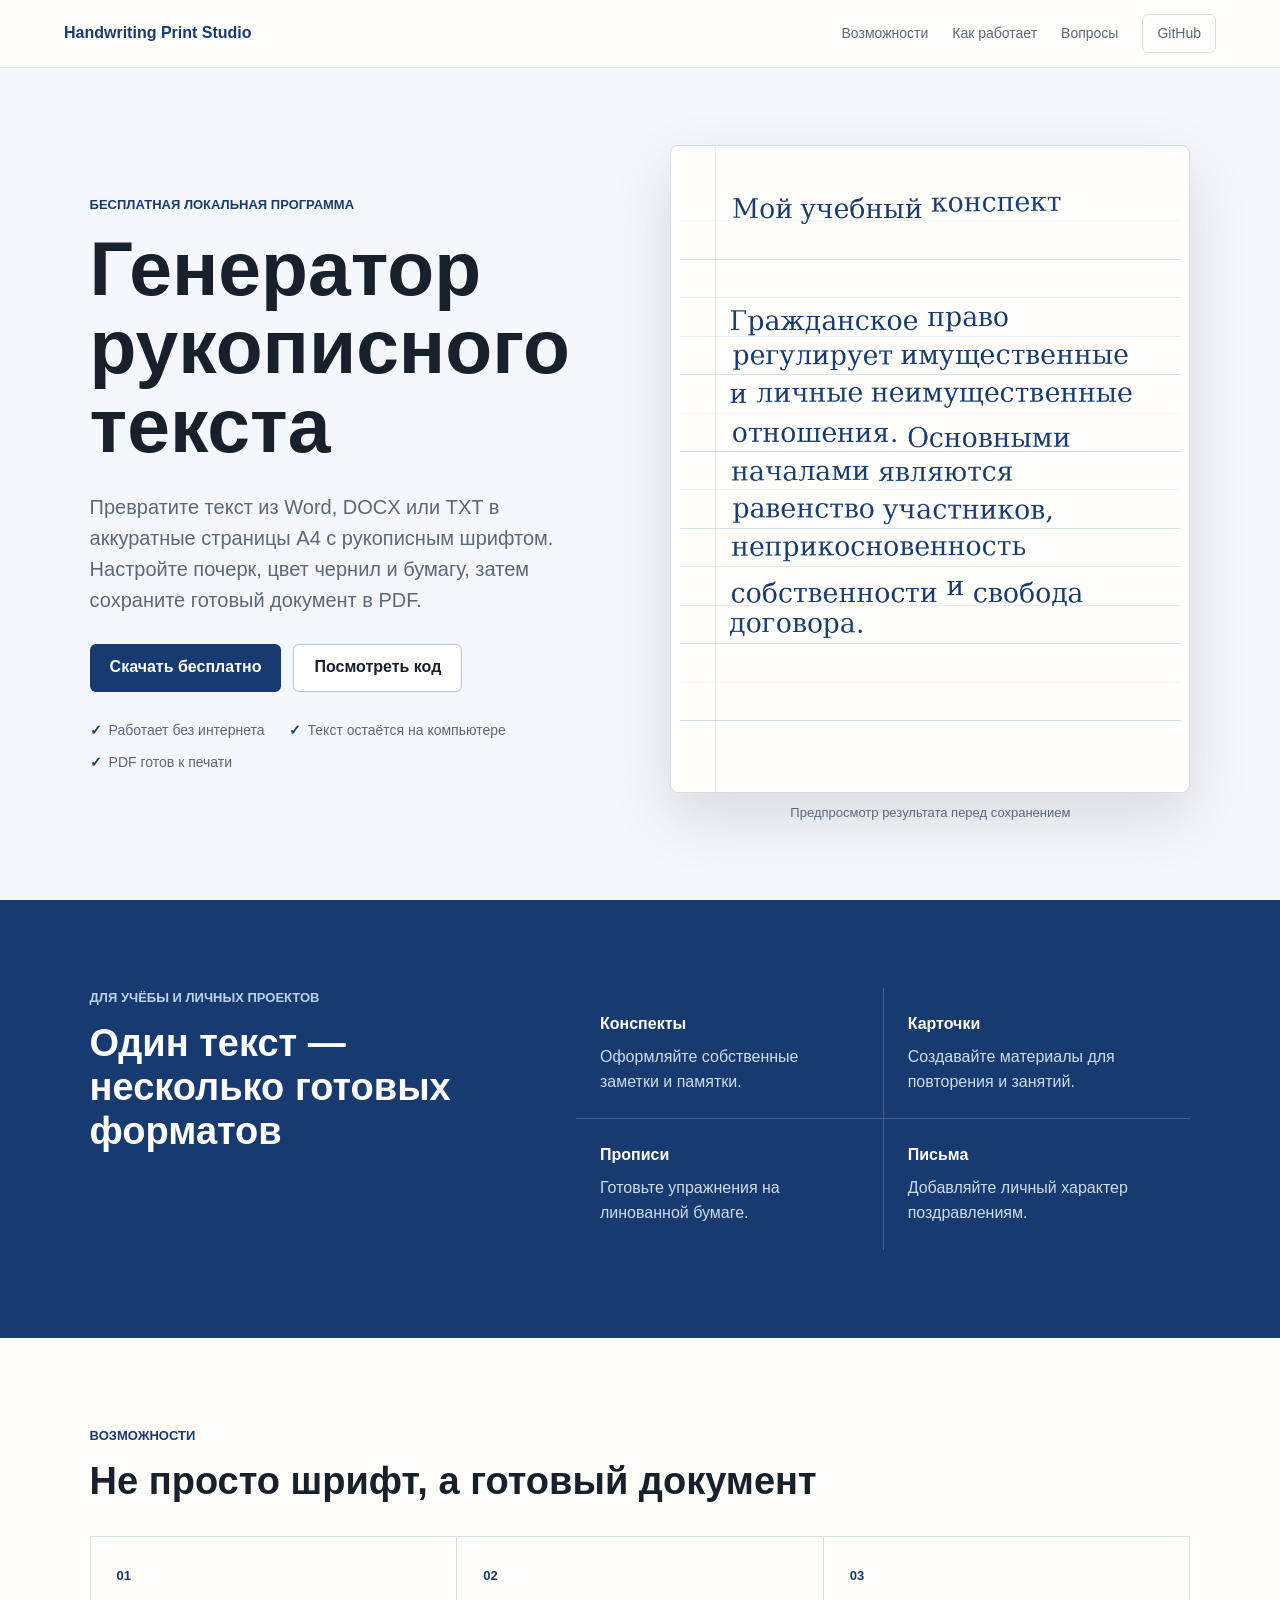
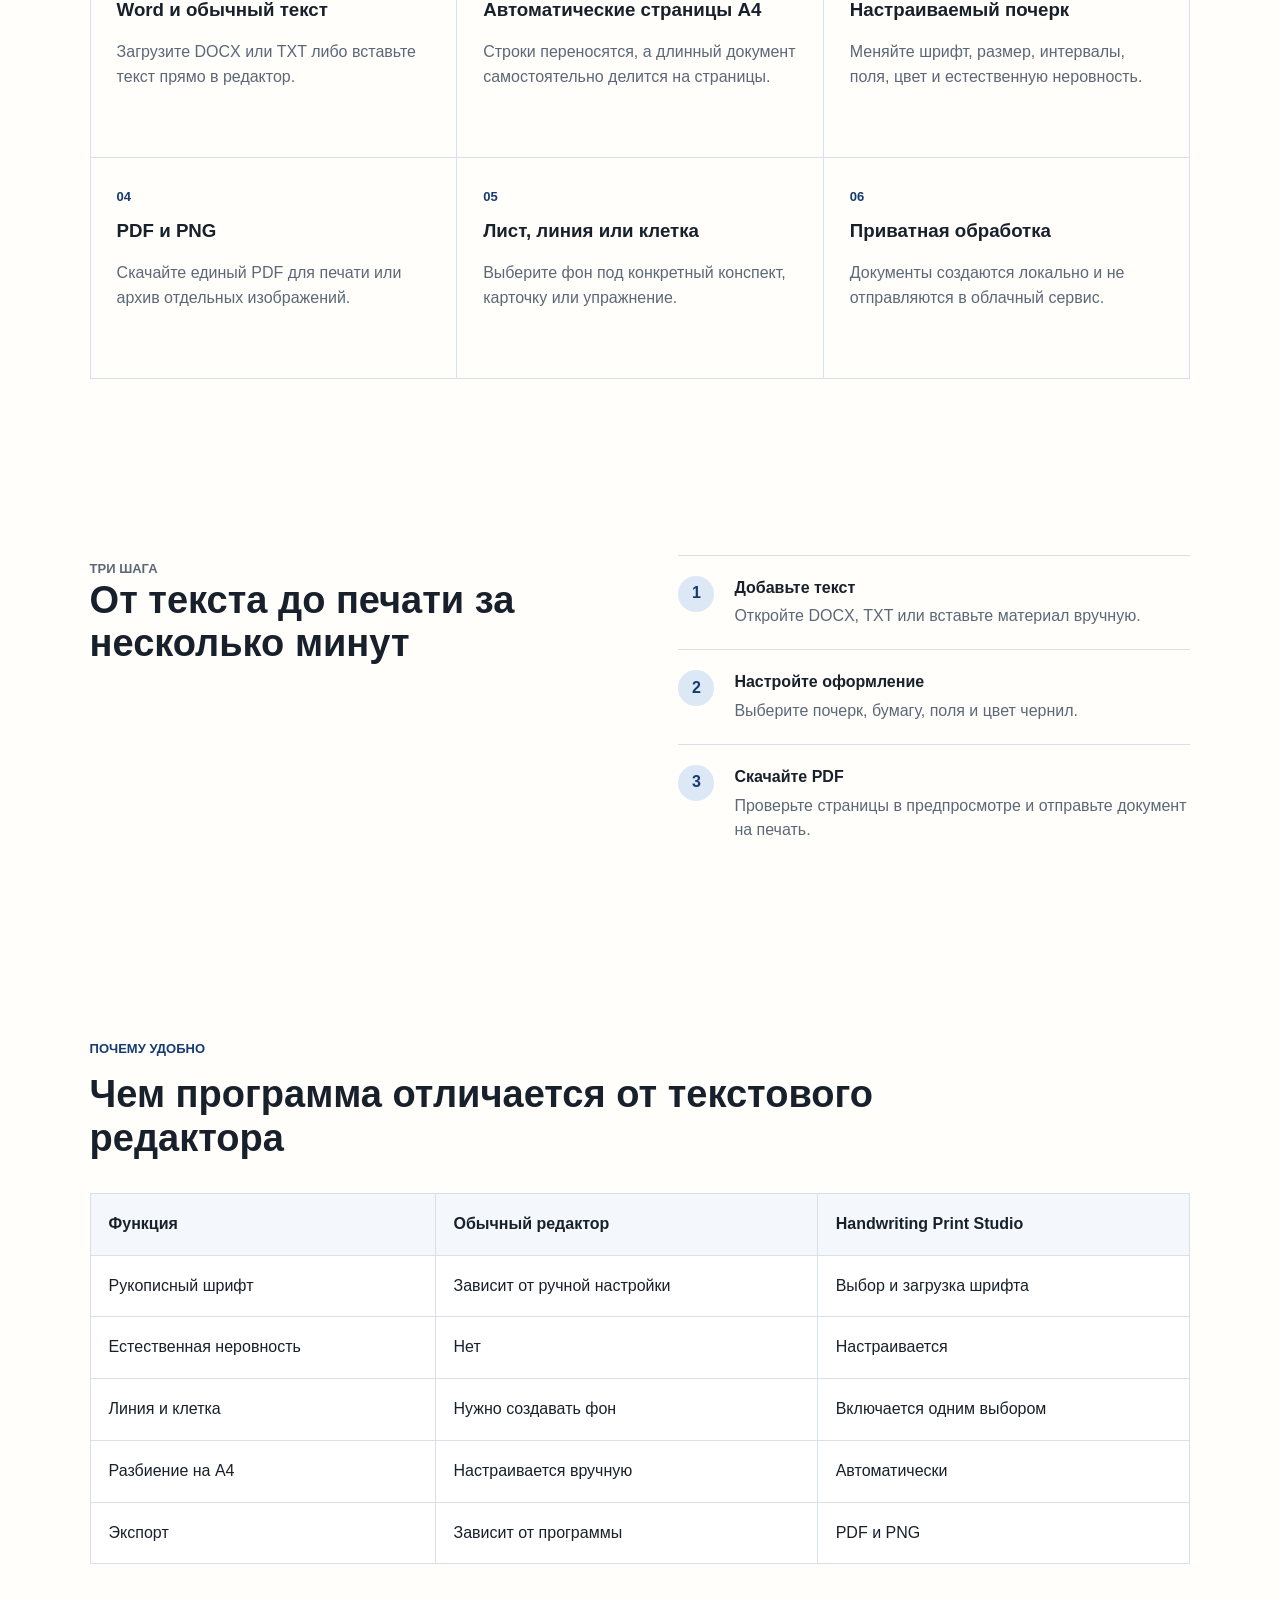
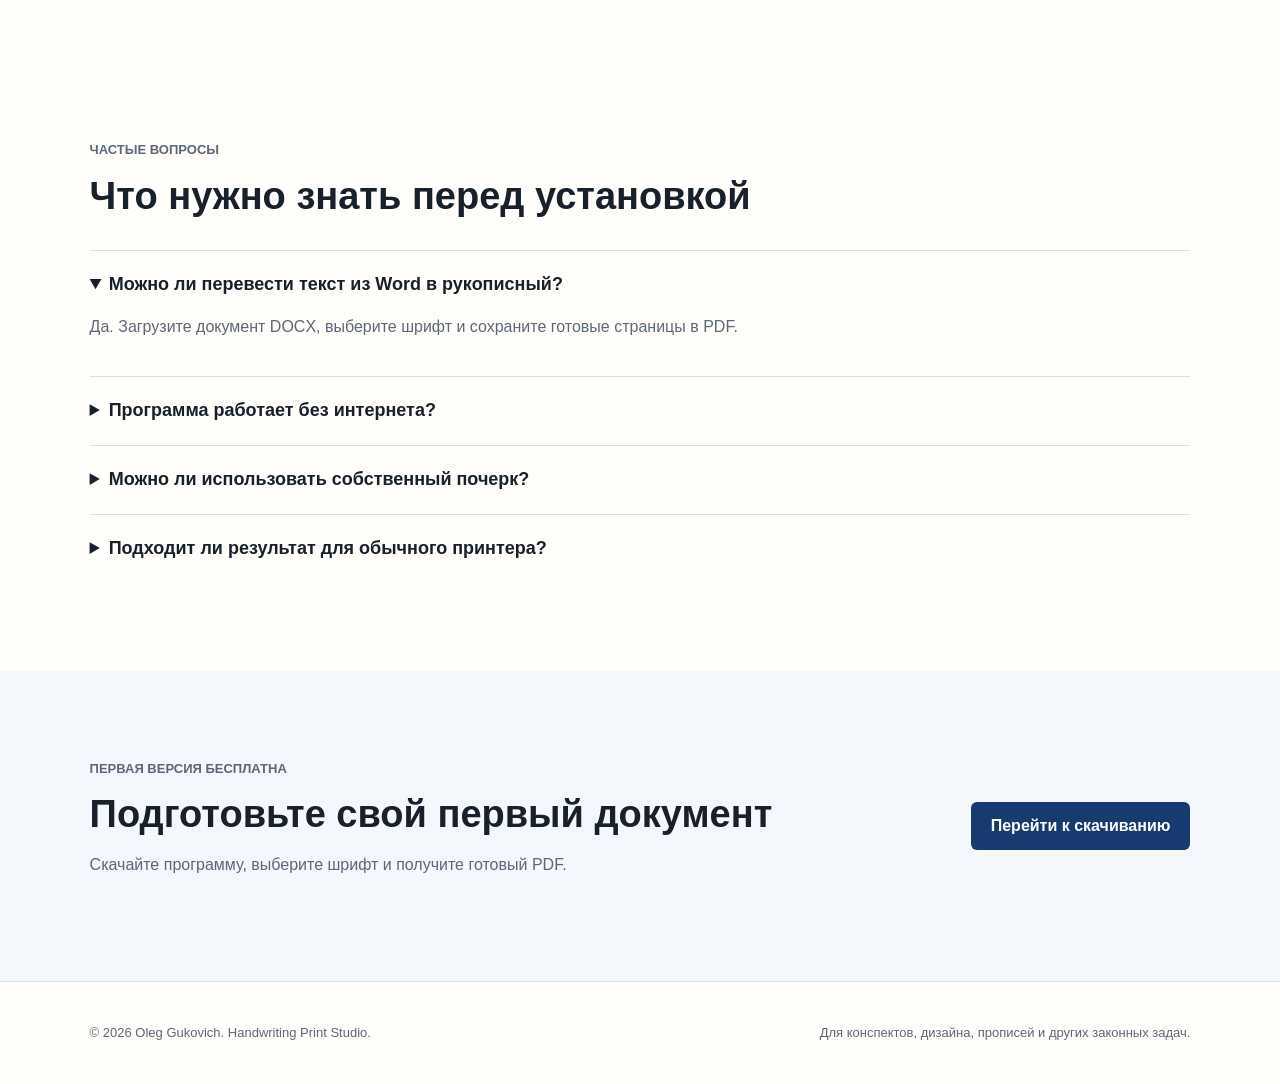
==== docs/index.html @ e70304f6 "Первая версия Handwriting Print Studio" ====
<!doctype html>
<html lang="ru">
<head>
  <meta charset="utf-8">
  <meta name="viewport" content="width=device-width, initial-scale=1">
  <title>Генератор рукописного текста в PDF | Handwriting Print Studio</title>
  <meta name="description" content="Программа превращает текст из Word, DOCX и TXT в страницы A4 с рукописным шрифтом. Предпросмотр, настройка почерка, экспорт PDF и PNG для печати.">
  <meta name="robots" content="index,follow,max-image-preview:large">
  <meta name="author" content="Oleg Gukovich">
  <meta name="theme-color" content="#f4f7fb">
  <link rel="canonical" href="https://OlegOg777.github.io/handwriting-print-studio/">
  <meta property="og:type" content="website">
  <meta property="og:locale" content="ru_RU">
  <meta property="og:title" content="Handwriting Print Studio — генератор рукописного текста">
  <meta property="og:description" content="Создавайте конспекты, карточки, письма и страницы A4 в рукописном стиле. Экспортируйте результат в PDF или PNG.">
  <meta property="og:url" content="https://OlegOg777.github.io/handwriting-print-studio/">
  <meta property="og:image" content="https://OlegOg777.github.io/handwriting-print-studio/assets/preview.png">
  <meta name="twitter:card" content="summary_large_image">
  <link rel="stylesheet" href="assets/styles.css">
  <script type="application/ld+json">
  {
    "@context": "https://schema.org",
    "@type": "SoftwareApplication",
    "name": "Handwriting Print Studio",
    "applicationCategory": "DesignApplication",
    "operatingSystem": "macOS, Windows, Linux",
    "description": "Локальный генератор рукописного текста с экспортом страниц A4 в PDF и PNG.",
    "softwareVersion": "0.1.0",
    "isAccessibleForFree": true,
    "license": "https://opensource.org/license/mit",
    "author": {
      "@type": "Person",
      "name": "Oleg Gukovich"
    },
    "downloadUrl": "https://github.com/OlegOg777/handwriting-print-studio/releases",
    "codeRepository": "https://github.com/OlegOg777/handwriting-print-studio"
  }
  </script>
</head>
<body>
  <header class="site-header">
    <a class="brand" href="#top">Handwriting Print Studio</a>
    <nav aria-label="Основная навигация">
      <a href="#features">Возможности</a>
      <a href="#how">Как работает</a>
      <a href="#faq">Вопросы</a>
      <a class="header-button" href="https://github.com/OlegOg777/handwriting-print-studio">GitHub</a>
    </nav>
  </header>

  <main id="top">
    <section class="hero">
      <div class="hero-copy">
        <p class="eyebrow">Бесплатная локальная программа</p>
        <h1>Генератор рукописного текста</h1>
        <p class="lead">
          Превратите текст из Word, DOCX или TXT в аккуратные страницы A4
          с рукописным шрифтом. Настройте почерк, цвет чернил и бумагу,
          затем сохраните готовый документ в PDF.
        </p>
        <div class="actions">
          <a class="primary-button" href="https://github.com/OlegOg777/handwriting-print-studio/releases">Скачать бесплатно</a>
          <a class="secondary-button" href="https://github.com/OlegOg777/handwriting-print-studio">Посмотреть код</a>
        </div>
        <ul class="trust-list" aria-label="Преимущества">
          <li>Работает без интернета</li>
          <li>Текст остаётся на компьютере</li>
          <li>PDF готов к печати</li>
        </ul>
      </div>
      <figure class="product-preview">
        <img src="assets/preview.png" alt="Страница A4 с текстом в рукописном стиле, созданная в Handwriting Print Studio" width="720" height="920">
        <figcaption>Предпросмотр результата перед сохранением</figcaption>
      </figure>
    </section>

    <section class="audience band">
      <div>
        <p class="eyebrow">Для учёбы и личных проектов</p>
        <h2>Один текст — несколько готовых форматов</h2>
      </div>
      <div class="audience-grid">
        <article><strong>Конспекты</strong><span>Оформляйте собственные заметки и памятки.</span></article>
        <article><strong>Карточки</strong><span>Создавайте материалы для повторения и занятий.</span></article>
        <article><strong>Прописи</strong><span>Готовьте упражнения на линованной бумаге.</span></article>
        <article><strong>Письма</strong><span>Добавляйте личный характер поздравлениям.</span></article>
      </div>
    </section>

    <section id="features" class="section">
      <p class="eyebrow">Возможности</p>
      <h2>Не просто шрифт, а готовый документ</h2>
      <div class="feature-grid">
        <article>
          <span class="feature-number">01</span>
          <h3>Word и обычный текст</h3>
          <p>Загрузите DOCX или TXT либо вставьте текст прямо в редактор.</p>
        </article>
        <article>
          <span class="feature-number">02</span>
          <h3>Автоматические страницы A4</h3>
          <p>Строки переносятся, а длинный документ самостоятельно делится на страницы.</p>
        </article>
        <article>
          <span class="feature-number">03</span>
          <h3>Настраиваемый почерк</h3>
          <p>Меняйте шрифт, размер, интервалы, поля, цвет и естественную неровность.</p>
        </article>
        <article>
          <span class="feature-number">04</span>
          <h3>PDF и PNG</h3>
          <p>Скачайте единый PDF для печати или архив отдельных изображений.</p>
        </article>
        <article>
          <span class="feature-number">05</span>
          <h3>Лист, линия или клетка</h3>
          <p>Выберите фон под конкретный конспект, карточку или упражнение.</p>
        </article>
        <article>
          <span class="feature-number">06</span>
          <h3>Приватная обработка</h3>
          <p>Документы создаются локально и не отправляются в облачный сервис.</p>
        </article>
      </div>
    </section>

    <section id="how" class="section how">
      <div>
        <p class="eyebrow">Три шага</p>
        <h2>От текста до печати за несколько минут</h2>
      </div>
      <ol>
        <li><span>1</span><div><strong>Добавьте текст</strong><p>Откройте DOCX, TXT или вставьте материал вручную.</p></div></li>
        <li><span>2</span><div><strong>Настройте оформление</strong><p>Выберите почерк, бумагу, поля и цвет чернил.</p></div></li>
        <li><span>3</span><div><strong>Скачайте PDF</strong><p>Проверьте страницы в предпросмотре и отправьте документ на печать.</p></div></li>
      </ol>
    </section>

    <section class="section comparison">
      <p class="eyebrow">Почему удобно</p>
      <h2>Чем программа отличается от текстового редактора</h2>
      <div class="table-wrap">
        <table>
          <thead><tr><th>Функция</th><th>Обычный редактор</th><th>Handwriting Print Studio</th></tr></thead>
          <tbody>
            <tr><td>Рукописный шрифт</td><td>Зависит от ручной настройки</td><td>Выбор и загрузка шрифта</td></tr>
            <tr><td>Естественная неровность</td><td>Нет</td><td>Настраивается</td></tr>
            <tr><td>Линия и клетка</td><td>Нужно создавать фон</td><td>Включается одним выбором</td></tr>
            <tr><td>Разбиение на A4</td><td>Настраивается вручную</td><td>Автоматически</td></tr>
            <tr><td>Экспорт</td><td>Зависит от программы</td><td>PDF и PNG</td></tr>
          </tbody>
        </table>
      </div>
    </section>

    <section id="faq" class="section faq">
      <p class="eyebrow">Частые вопросы</p>
      <h2>Что нужно знать перед установкой</h2>
      <details open>
        <summary>Можно ли перевести текст из Word в рукописный?</summary>
        <p>Да. Загрузите документ DOCX, выберите шрифт и сохраните готовые страницы в PDF.</p>
      </details>
      <details>
        <summary>Программа работает без интернета?</summary>
        <p>Да. После установки генерация документов выполняется локально на компьютере.</p>
      </details>
      <details>
        <summary>Можно ли использовать собственный почерк?</summary>
        <p>Бесплатная версия принимает готовый TTF или OTF. Создание шрифта по образцу планируется в PRO-версии.</p>
      </details>
      <details>
        <summary>Подходит ли результат для обычного принтера?</summary>
        <p>Да. Программа создаёт страницы A4 и многостраничный PDF, который можно распечатать стандартным способом.</p>
      </details>
    </section>

    <section class="cta">
      <div>
        <p class="eyebrow">Первая версия бесплатна</p>
        <h2>Подготовьте свой первый документ</h2>
        <p>Скачайте программу, выберите шрифт и получите готовый PDF.</p>
      </div>
      <a class="primary-button" href="https://github.com/OlegOg777/handwriting-print-studio/releases">Перейти к скачиванию</a>
    </section>
  </main>

  <footer>
    <p>© 2026 Oleg Gukovich. Handwriting Print Studio.</p>
    <p>Для конспектов, дизайна, прописей и других законных задач.</p>
  </footer>
</body>
</html>
---- docs/assets/styles.css ----
:root {
  color-scheme: light;
  --ink: #173b70;
  --text: #18202b;
  --muted: #5c6878;
  --line: #d8e0ea;
  --paper: #fffefa;
  --surface: #f4f7fb;
  --accent: #dce8f6;
}

* { box-sizing: border-box; }

html { scroll-behavior: smooth; }

body {
  margin: 0;
  background: var(--paper);
  color: var(--text);
  font-family: -apple-system, BlinkMacSystemFont, "Segoe UI", sans-serif;
  line-height: 1.55;
}

a { color: inherit; }

.site-header {
  position: sticky;
  top: 0;
  z-index: 10;
  display: flex;
  align-items: center;
  justify-content: space-between;
  min-height: 68px;
  padding: 0 5vw;
  border-bottom: 1px solid rgba(216, 224, 234, .85);
  background: rgba(255, 254, 250, .94);
  backdrop-filter: blur(12px);
}

.brand {
  color: var(--ink);
  font-weight: 750;
  text-decoration: none;
}

nav {
  display: flex;
  align-items: center;
  gap: 24px;
}

nav a {
  color: var(--muted);
  font-size: 14px;
  text-decoration: none;
}

.header-button {
  padding: 8px 14px;
  border: 1px solid var(--line);
  border-radius: 6px;
}

.hero {
  display: grid;
  grid-template-columns: minmax(0, 1fr) minmax(320px, 520px);
  align-items: center;
  gap: 6vw;
  min-height: calc(100vh - 68px);
  padding: 64px 7vw;
  overflow: hidden;
  background: var(--surface);
}

.eyebrow {
  margin: 0 0 14px;
  color: var(--ink);
  font-size: 13px;
  font-weight: 750;
  text-transform: uppercase;
}

h1, h2, h3, p { letter-spacing: 0; }

h1 {
  max-width: 760px;
  margin: 0;
  font-size: clamp(44px, 6vw, 78px);
  line-height: 1.02;
}

h2 {
  max-width: 820px;
  margin: 0 0 32px;
  font-size: 38px;
  line-height: 1.15;
}

h3 { margin: 8px 0; }

.lead {
  max-width: 680px;
  margin: 28px 0;
  color: var(--muted);
  font-size: 20px;
}

.actions {
  display: flex;
  flex-wrap: wrap;
  gap: 12px;
}

.primary-button,
.secondary-button {
  display: inline-flex;
  align-items: center;
  justify-content: center;
  min-height: 48px;
  padding: 0 20px;
  border-radius: 6px;
  font-weight: 700;
  text-decoration: none;
}

.primary-button {
  background: var(--ink);
  color: white;
}

.secondary-button {
  border: 1px solid #b8c4d2;
  background: white;
}

.trust-list {
  display: flex;
  flex-wrap: wrap;
  gap: 10px 24px;
  margin: 28px 0 0;
  padding: 0;
  color: var(--muted);
  font-size: 14px;
  list-style: none;
}

.trust-list li::before {
  content: "✓";
  margin-right: 7px;
  color: var(--ink);
  font-weight: 800;
}

.product-preview {
  margin: 0;
}

.product-preview img {
  display: block;
  width: 100%;
  height: auto;
  max-height: 72vh;
  object-fit: contain;
  border: 1px solid #d7dde5;
  border-radius: 8px;
  background: white;
  box-shadow: 0 24px 60px rgba(42, 54, 70, .14);
}

.product-preview figcaption {
  margin-top: 10px;
  color: var(--muted);
  font-size: 13px;
  text-align: center;
}

.band,
.section,
.cta {
  padding: 88px 7vw;
}

.band { background: var(--ink); color: white; }

.band .eyebrow { color: #bcd1ec; }

.audience {
  display: grid;
  grid-template-columns: .8fr 1.2fr;
  gap: 6vw;
}

.audience-grid,
.feature-grid {
  display: grid;
  grid-template-columns: repeat(2, minmax(0, 1fr));
  gap: 1px;
  background: rgba(255,255,255,.2);
}

.audience-grid article {
  display: flex;
  flex-direction: column;
  min-height: 120px;
  padding: 24px;
  background: var(--ink);
}

.audience-grid span { margin-top: 8px; color: #cedbeb; }

.section { max-width: 1280px; margin: auto; }

.feature-grid {
  grid-template-columns: repeat(3, minmax(0, 1fr));
  background: var(--line);
  border: 1px solid var(--line);
}

.feature-grid article {
  min-height: 220px;
  padding: 26px;
  background: var(--paper);
}

.feature-number {
  color: var(--ink);
  font-size: 13px;
  font-weight: 800;
}

.feature-grid p,
.how p,
.faq p,
.cta p {
  color: var(--muted);
}

.how {
  display: grid;
  grid-template-columns: 1fr 1fr;
  gap: 6vw;
}

.how ol { margin: 0; padding: 0; list-style: none; }

.how li {
  display: flex;
  gap: 20px;
  padding: 20px 0;
  border-top: 1px solid var(--line);
}

.how li > span {
  display: grid;
  flex: 0 0 36px;
  height: 36px;
  place-items: center;
  border-radius: 50%;
  background: var(--accent);
  color: var(--ink);
  font-weight: 800;
}

.how p { margin: 4px 0 0; }

.table-wrap { overflow-x: auto; }

table {
  width: 100%;
  border-collapse: collapse;
  background: white;
}

th, td {
  padding: 18px;
  border: 1px solid var(--line);
  text-align: left;
}

th { background: var(--surface); }

.faq details {
  border-top: 1px solid var(--line);
  padding: 20px 0;
}

.faq summary {
  cursor: pointer;
  font-size: 18px;
  font-weight: 700;
}

.faq details p { max-width: 820px; }

.cta {
  display: flex;
  align-items: center;
  justify-content: space-between;
  gap: 32px;
  background: var(--surface);
}

.cta h2 { margin-bottom: 10px; }

footer {
  display: flex;
  justify-content: space-between;
  gap: 24px;
  padding: 28px 7vw;
  border-top: 1px solid var(--line);
  color: var(--muted);
  font-size: 13px;
}

@media (max-width: 860px) {
  nav a:not(.header-button) { display: none; }
  .hero,
  .audience,
  .how {
    grid-template-columns: 1fr;
  }
  .hero {
    min-height: 0;
    padding-top: 56px;
  }
  h1 { font-size: 46px; }
  h2 { font-size: 32px; }
  .product-preview img { max-height: none; }
  .feature-grid { grid-template-columns: 1fr 1fr; }
  .cta, footer { align-items: flex-start; flex-direction: column; }
}

@media (max-width: 560px) {
  .site-header { padding: 0 20px; }
  .hero, .band, .section, .cta { padding: 56px 20px; }
  h1 { font-size: 40px; }
  .lead { font-size: 18px; }
  .audience-grid,
  .feature-grid { grid-template-columns: 1fr; }
  .primary-button, .secondary-button { width: 100%; }
  footer { padding: 28px 20px; }
}
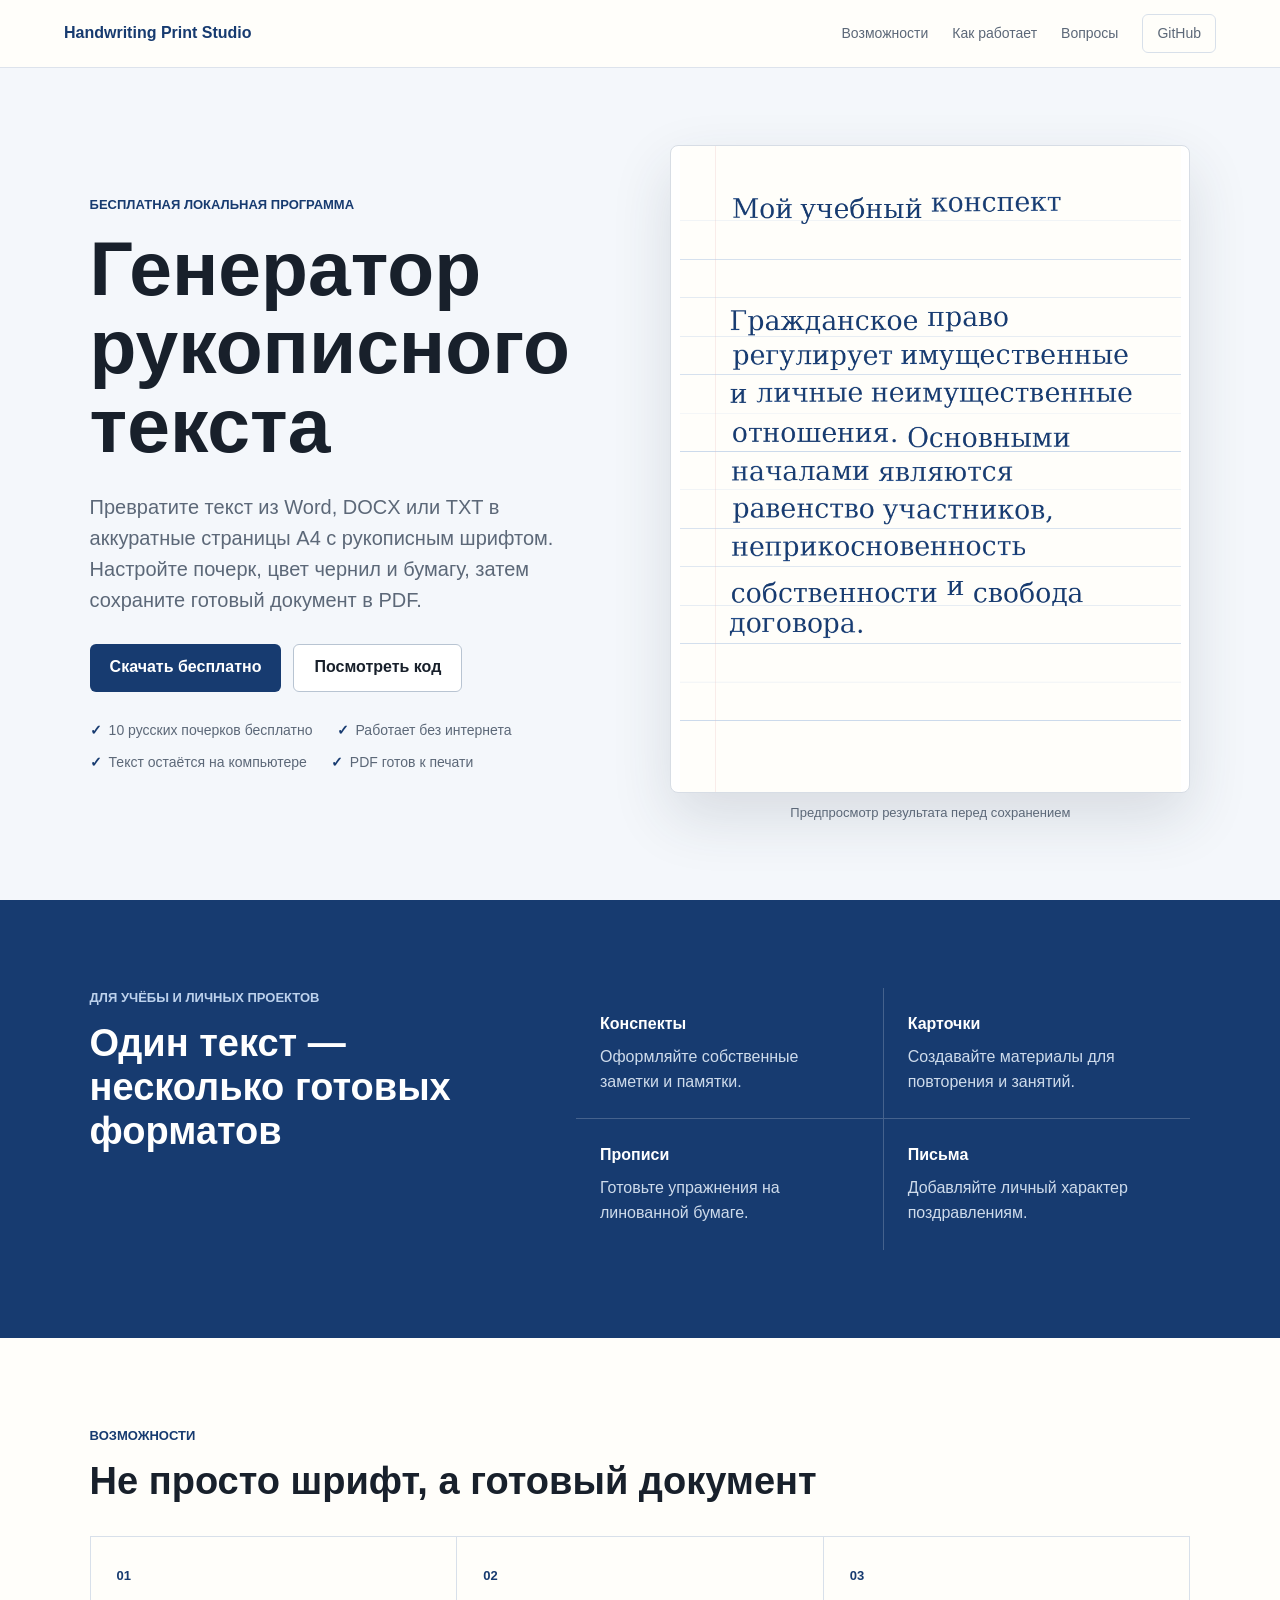
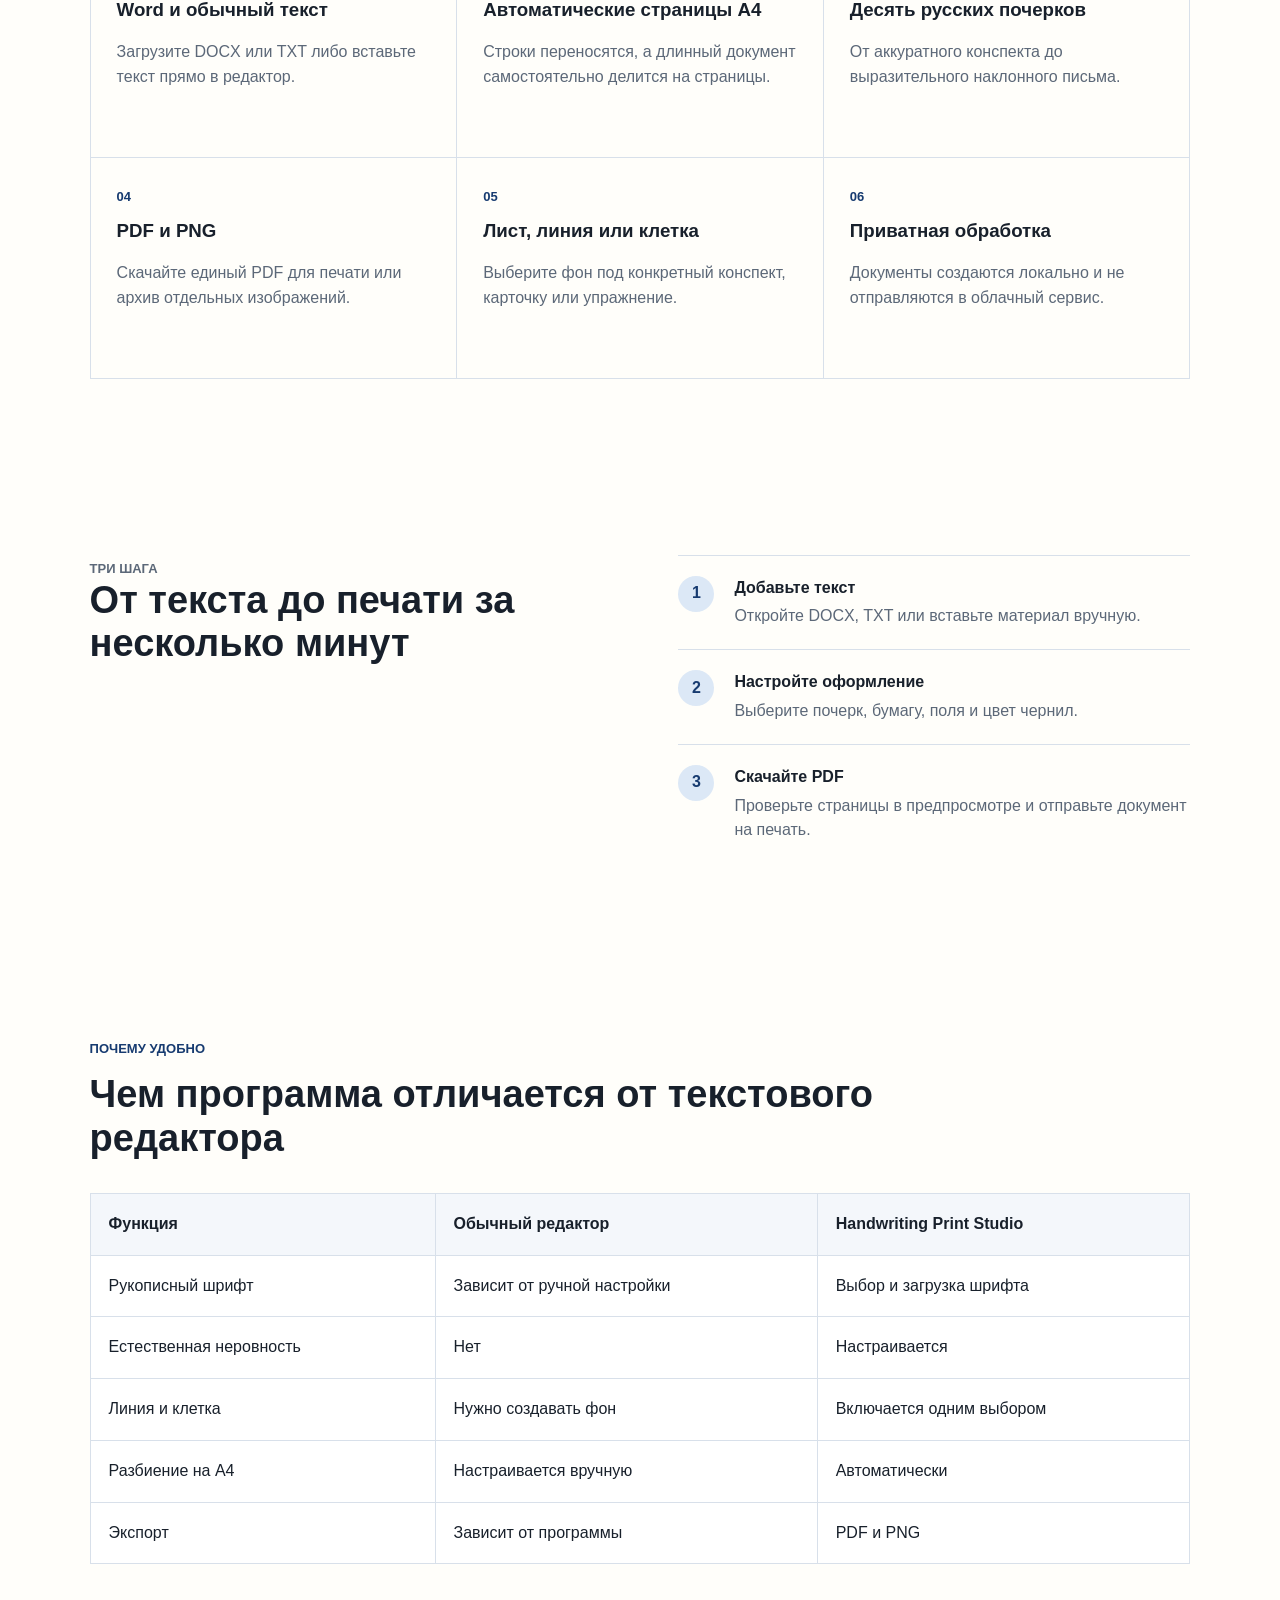
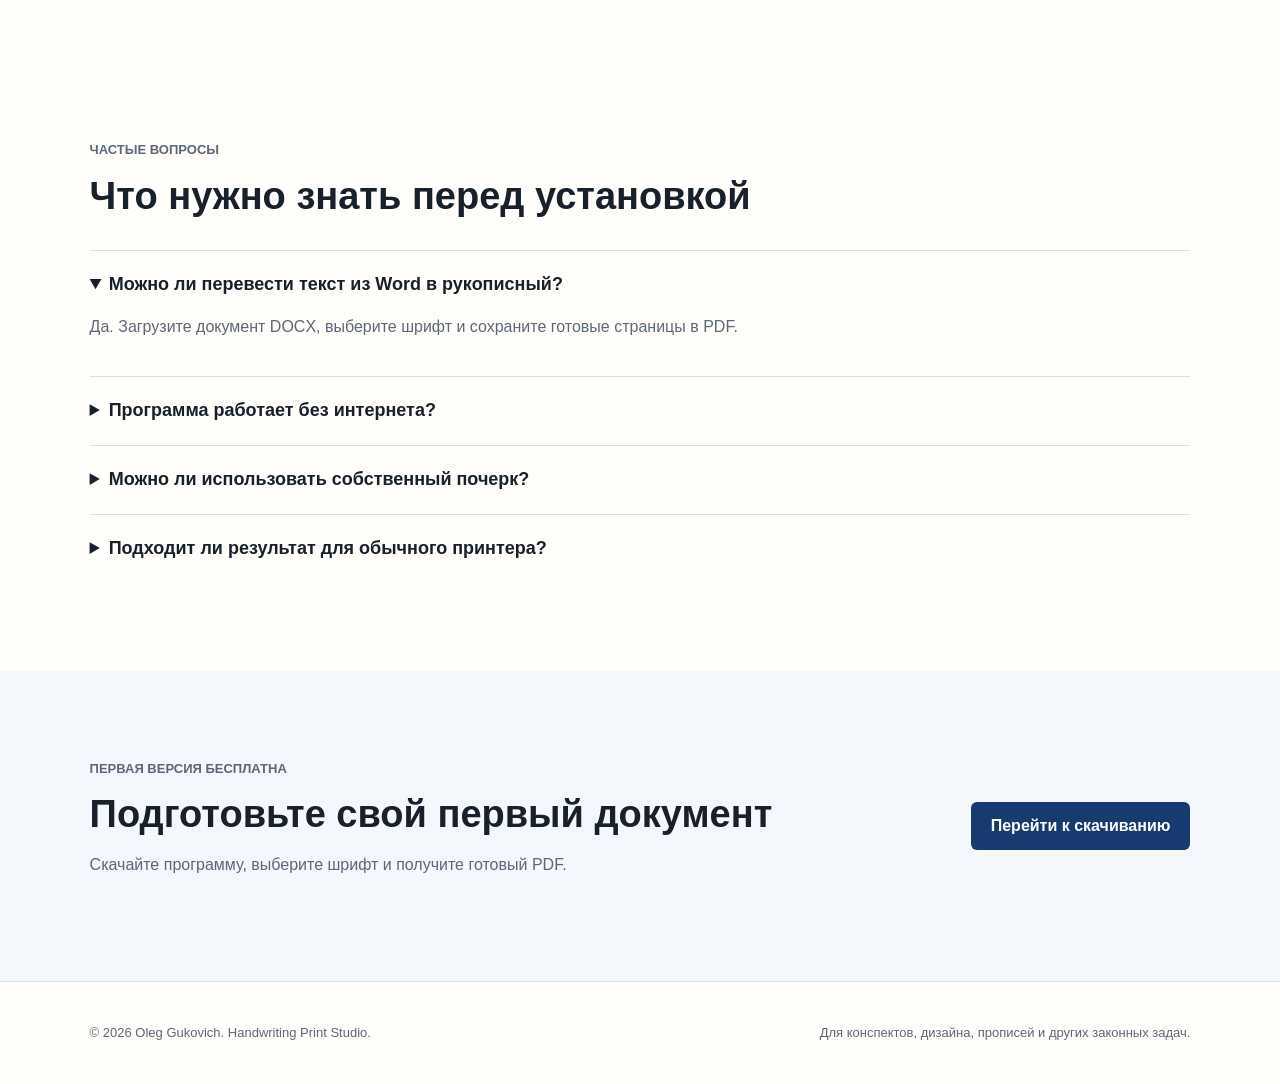
==== commit 7f8fe816: "Добавлены 10 рукописных шрифтов и выравнивание строк" ====
--- a/docs/index.html
+++ b/docs/index.html
@@ -63,6 +63,7 @@
           <a class="secondary-button" href="https://github.com/OlegOg777/handwriting-print-studio">Посмотреть код</a>
         </div>
         <ul class="trust-list" aria-label="Преимущества">
+          <li>10 русских почерков бесплатно</li>
           <li>Работает без интернета</li>
           <li>Текст остаётся на компьютере</li>
           <li>PDF готов к печати</li>
@@ -103,8 +104,8 @@
         </article>
         <article>
           <span class="feature-number">03</span>
-          <h3>Настраиваемый почерк</h3>
-          <p>Меняйте шрифт, размер, интервалы, поля, цвет и естественную неровность.</p>
+          <h3>Десять русских почерков</h3>
+          <p>От аккуратного конспекта до выразительного наклонного письма.</p>
         </article>
         <article>
           <span class="feature-number">04</span>
@@ -190,4 +191,3 @@
   </footer>
 </body>
 </html>
-
